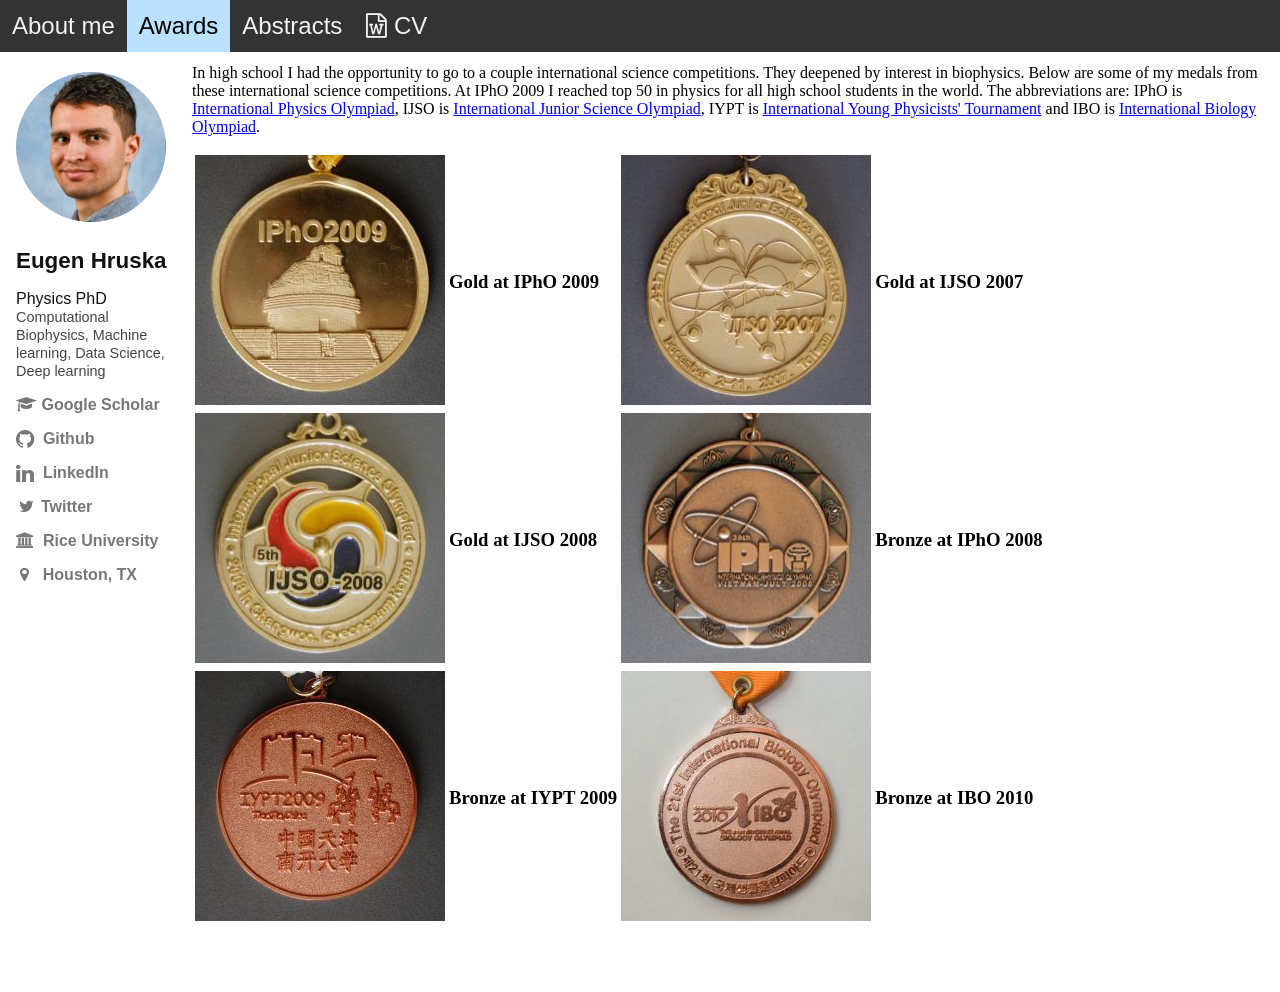
==== awards.html @ 39a17bd8 "Rice" ====
<!DOCTYPE html>
<html>
<head>
    <title>Eugen Hruska</title>
    <meta name="author" content="Eugen Hruska">
    <meta name="description" content="Eugen Hruska Homepage" />
    <meta name="keywords" content="Eugen Hruska, protein, folding, Homepage, Website, MD simulation, resume" />
    <meta http-equiv="content-type" content="text/html; charset=UTF-8" />
    <meta name="verify-v1" content="zoUtUrbHhSc83/jIypZS0+KjoWEnlHcIpTuy4btYb/Q=">
    <link rel="stylesheet" href="https://cdnjs.cloudflare.com/ajax/libs/font-awesome/4.7.0/css/font-awesome.min.css">
    <link rel="stylesheet" type="text/css" href="styles.css">
    <link rel="icon" href="images/favicon.ico" />
    <script type="text/javascript" src="js/modernizr-1.5.min.js"></script>
    <script src="js/jquery.js"></script>
    <script>var clicky_site_ids = clicky_site_ids || []; clicky_site_ids.push(101224058);</script>
<script async src="//static.getclicky.com/js"></script>
<script>
    (function(h,o,t,j,a,r){
        h.hj=h.hj||function(){(h.hj.q=h.hj.q||[]).push(arguments)};
        h._hjSettings={hjid:1594547,hjsv:6};
        a=o.getElementsByTagName('head')[0];
        r=o.createElement('script');r.async=1;
        r.src=t+h._hjSettings.hjid+j+h._hjSettings.hjsv;
        a.appendChild(r);
    })(window,document,'https://static.hotjar.com/c/hotjar-','.js?sv=');
</script>
<script type="text/javascript">
  var _paq = window._paq || [];
  _paq.push(['trackPageView']);
  _paq.push(['enableLinkTracking']);
  (function() {
    var u="https://rice.matomo.cloud/";
    _paq.push(['setTrackerUrl', u+'matomo.php']);
    _paq.push(['setSiteId', '1']);
    var d=document, g=d.createElement('script'), s=d.getElementsByTagName('script')[0];
    g.type='text/javascript'; g.async=true; g.defer=true; g.src='//cdn.matomo.cloud/rice.matomo.cloud/matomo.js'; s.parentNode.insertBefore(g,s);
  })();
</script>
</head>

<body>


    <div class="navbar">
      <a href="index.html">About me</a>
      <a href="awards.html" class="active">Awards</a>
      <a href="abstracts.html">Abstracts</a>
        <a href="https://drive.google.com/file/d/1SAjIJWFeAhascsZTejipWkHBBvd1q7ML/view?usp=sharing"> <i class="fa fa-file-word-o"></i> CV</a>
    </div>


<div class="sidebar">
  <!--<img src="https://plchldr.co/i/150x150" alt="plchldr.co" class="rounded">-->
  <img src="images/profile.jpg" alt="profile" width="150" class="rounded">
  <p class="bold"> <h1>Eugen Hruska</h1></p>
  <p class="small">Physics PhD
        <span>Computational Biophysics, Machine learning, Data Science, Deep learning</span></p>
      <p><a href="https://scholar.google.com/citations?user=Rq6m2UIAAAAJ"> <i class="fa fa-mortar-board"></i>&nbsp;Google Scholar</a></p>
      <p><a href="https://github.com/euhruska"> <i class="fa fa-lg fa-github"></i>  &nbsp;Github</a></p>
      <p><a href="https://www.linkedin.com/in/eugen-hruska/"> <i class="fa fa-lg fa-linkedin"></i> &nbsp;LinkedIn</a></p>
      <p><a href="https://twitter.com/HruskaEugen"> <i class="fa fa-fw fa-twitter"></i>&nbsp;Twitter</a></p>
      <p><a href="https://ctbp.rice.edu/people/graduate-students"> <i class="fa fa-institution"></i> &nbsp;Rice University</a></p>
      <p><a href="https://www.google.com/maps/place/Rice+University/@36.6957916,-105.458713,4.43z/data=!4m5!3m4!1s0x8640c064b7f18e1f:0xe2cd9cf065c43eb5!8m2!3d29.7173941!4d-95.4018312">&nbsp;<i class="fa fa-map-marker"></i> &nbsp;&nbsp;Houston, TX</a></p>
</div>



<div class="main">
<p>

In high school I had the opportunity to go to a couple international science competitions. They deepened by interest in biophysics. Below are some of my medals from these international science competitions. At IPhO 2009 I reached top 50 in physics for all high school students in the world. The abbreviations are: IPhO is  <a href="http://ipho.org/" onclick="location.href='https://en.wikipedia.org/wiki/International_Physics_Olympiad';" target="_blank">International Physics Olympiad</a>, IJSO is <a href="http://www.ijsoweb.org/" onclick="location.href='https://en.wikipedia.org/wiki/International_Junior_Science_Olympiad';" target="_blank">International Junior Science Olympiad</a>, IYPT is <a href="http://iypt.org/" onclick="location.href='https://en.wikipedia.org/wiki/International_Young_Physicists%27_Tournament';" target="_blank">International Young Physicists' Tournament</a> and IBO is <a href="http://www.ibo-info.org/" onclick="location.href='https://en.wikipedia.org/wiki/International_Biology_Olympiad';" target="_blank">International Biology Olympiad</a>.

</p>

<!--<h2 id="mountaineering"> International Competitions</h2> -->

<table>
   <tr>
    <td><img
        alt="IPhO 2009"
        title="IPhO 2009"
        width="250"
        src="images/IPhO2009.JPG" class="resi">
    </td>
    <td><h3>Gold at IPhO 2009</h3>
       </td>
    <td><img
        alt="IJSO 2007"
        title="IJSO 2007"
        width="250"
        src="images/IJSO2007Gold.jpg" class="resi">
    </td>
    <td><h3>Gold at IJSO 2007</h3>
       </td>
    
    </tr>

     <tr>
    <td><img
        alt="IJSO 2008"
        title="IJSO 2008"
        width="250"
        src="images/IJSO2008.jpg" class="resi">
    </td>
    <td><h3>Gold at IJSO 2008</h3>
       </td>
    <td><img
        alt="IPhO 2008"
        title="IPhO 2008"
        width="250"
        src="images/IPhO2008.jpg" class="resi">
    </td>
    <td><h3>Bronze at IPhO 2008</h3>     
       </td>


    </tr>

        <tr>
    <td><img
        alt="IYPT 2009"
        title="IYPT 2009"
        width="250"
        src="images/IYPT2009.JPG" class="resi">
    </td>
    <td><h3>Bronze at IYPT 2009</h3>
       </td>
    <td><img
        alt="IBO 2010"
        title="IBO 2010"
        width="250"
        src="images/IBO2010.JPG" class="resi">
    </td>
    <td><h3>Bronze at IBO 2010</h3>
       </td>
    </tr>

</table>
</div>



</body>
<script>
  (function(i,s,o,g,r,a,m){i['GoogleAnalyticsObject']=r;i[r]=i[r]||function(){
  (i[r].q=i[r].q||[]).push(arguments)},i[r].l=1*new Date();a=s.createElement(o),
  m=s.getElementsByTagName(o)[0];a.async=1;a.src=g;m.parentNode.insertBefore(a,m)
  })(window,document,'script','https://www.google-analytics.com/analytics.js','ga');

  ga('create', 'UA-76710605-1', 'auto');
  ga('send', 'pageview');

</script>
</html>
---- styles.css ----
body {
  margin: 0px;
  padding: 0px;
  margin-left: 0px;
  padding-left: 0px;
  padding-top: 0px;
  left: 0px;
  /*overflow: hidden;*/
}

/* The navigation bar */

.navbar {
  overflow: hidden;
  /*padding: 0px/* 60px;*/
  font-size: 1.5em;
  font-family: Helvetica;
  /*Arial, Helvetica, sans-serif;*/
  background-color: #333;
  position: fixed;
  /* Set the navbar to fixed position */
  top: 0;
  /* Position the navbar at the top of the page */
  width: 100%;
  /* Full width */
  text-align: center;
}

/* Links inside the navbar */

.navbar a {
  float: left;
  color: #f2f2f2;
  text-align: center;
  padding: 0.5em 0.5em;
  text-decoration: none;
}

/* Change background on mouse-over */

.navbar a:hover {
  background: #ddd;
  color: black;
}

h1 {
  font-weight: bold;
  font-size: 1.4em;
  color: #111111;
}

.navbar a.active {
  background: #bae1ff;
  color: black;
}

.sidebar {
  /*height: 100%;*/
  font-family: Helvetica;
  width: 10em;
  position: fixed;
  /*z-index: 1;*/;
  background-color: #ffffff;
  /*overflow-x: hidden;*/
  padding-top: 0.5em;
  padding-left: 1em;
  padding-bottom: 1em;
  background: #fff;
  overflow: hidden;
  padding-right: 1em;
  text-decoration: none;
  font-size: 1em;
  color: #818181;
  float: left;
  /*display: block;*/
}

/* Style links on mouse-over */

.sidebar a:hover {
  color: #444444;
}

.sidebar p.bold {
  font-weight: bold;
  font-size: 1.4em;
  color: #111111;
}

.sidebar p.small {
  /*font-weight: bold;*/
  font-size: 1em;
  color: #111111;
}

.sidebar span {
  /*font-weight: bold;*/
  font-size: 0.9em;
  color: #444444;
}

.sidebar a {
  font-weight: bold;
  /*color: #fb3f00;*/
  color: #777777;
  text-decoration: none;
}

.sidebar p.link {
  color: #fb3f00;
  text-decoration: none;
}

/* Main content */



.rounded {
  border-radius: 50%;
}

.resi {

  height: auto;
  max-width: 100%;
}
.resi2 {
    width:600px;
    height: 600px;

}
.resi3 {
    width:30vw;
    height:30vw;
    margin: 0 0 0 0;
}
.resi4 {
    width:30vw;
    height:30vw;
      margin-left: auto;
  margin-right: auto;
  display: inline-block;
}
.resi5 {
    width:20em;
    height:20em;
      margin-left: auto;
  margin-right: auto;
  display: inline-block;
}
.resi6 {  
  width:250px; height:250px; margin:0 auto;
}

.cent{
  display: block;
  text-align: center;
}
.cent2{
  display: block;
  text-align: center;
  margin: 0 0 0 0;
}


.main {
  /* margin-top: 300px;  Add a top margin to avoid content overlay */
  /* top right bottom left*/
  margin: 4em 1em 4em 12em;
  font-size: 1em;
}
    
.sidebar {
  /*height: 100%;*/
  font-family: Helvetica;
  width: 10em;
  position: fixed;
  /*z-index: 1;*/;
  background-color: #ffffff;
  /*overflow-x: hidden;*/
  padding-top: 0.5em;
  padding-left: 1em;
  padding-bottom: 1em;
  background: #fff;
  overflow: hidden;
  padding-right: 1em;
  text-decoration: none;
  font-size: 1em;
  color: #818181;
  float: left;
  /*display: block;*/
}

@media only screen and (max-width: 750px) {

.resi4 {
    width:40vw;
    height: 40vw;
}
  }
@media only screen and (max-width: 558px) {

  .sidebar {
    padding-top: 2em;
    position: static;
    overflow: visible;
  }
  .main {
    margin: 7em 1em 4em 12em;
  font-size: 1em;
}
  }
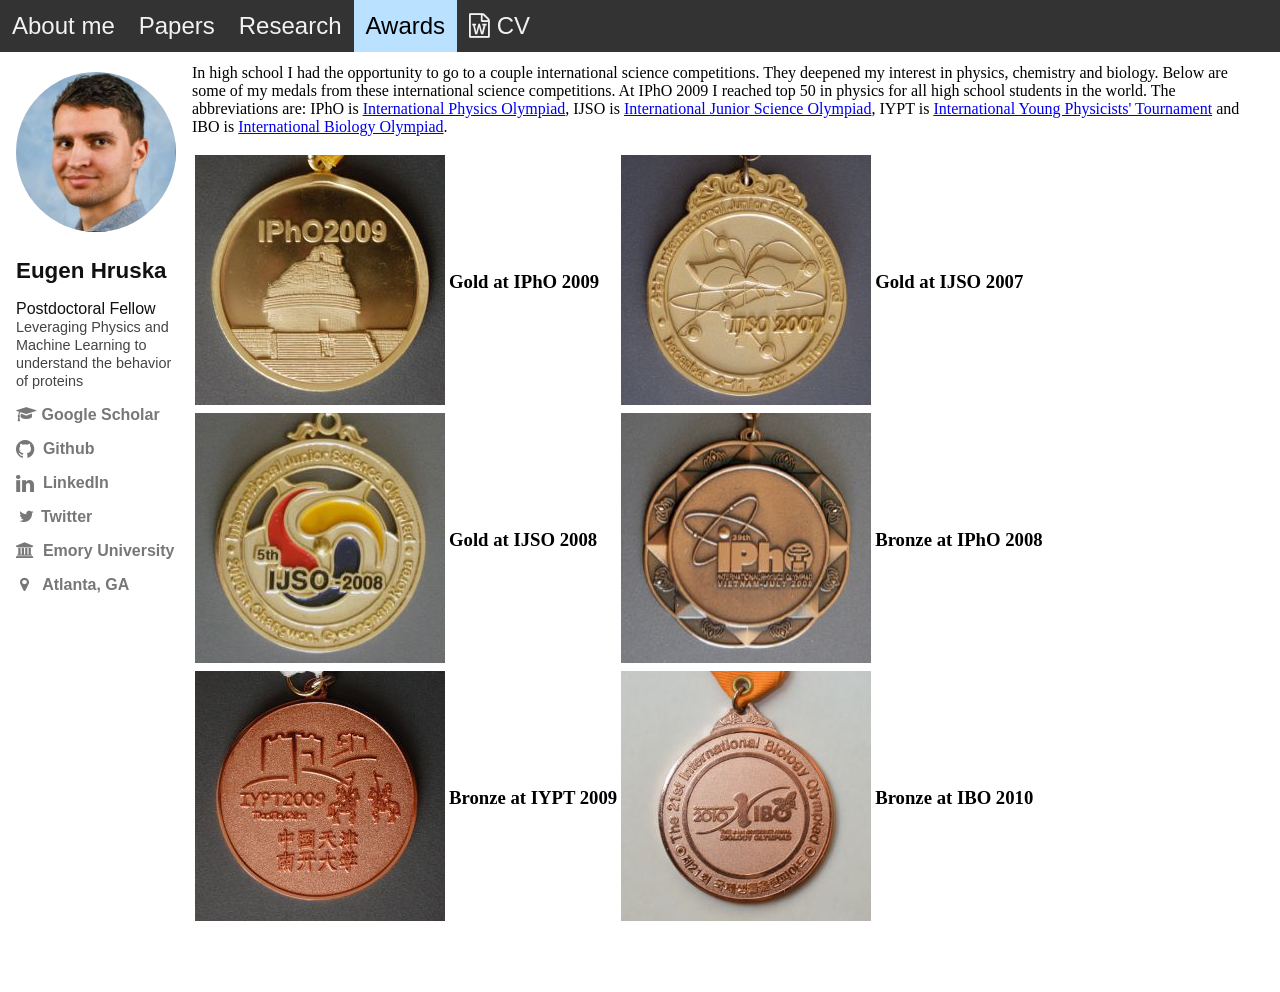
==== commit 1243a3f7: "latex, js, CV" ====
--- a/awards.html
+++ b/awards.html
@@ -1,78 +1,72 @@
 <!DOCTYPE html>
 <html>
-<head>
+
+  <head>
     <title>Eugen Hruska</title>
     <meta name="author" content="Eugen Hruska">
     <meta name="description" content="Eugen Hruska Homepage" />
-    <meta name="keywords" content="Eugen Hruska, protein, folding, Homepage, Website, MD simulation, resume" />
+    <meta name="keywords" content="Eugen Hruska, protein, folding, Homepage, Website, molecular dynamics, machine learning, AI, deep learning, simulation, CV" />
     <meta http-equiv="content-type" content="text/html; charset=UTF-8" />
-    <meta name="verify-v1" content="zoUtUrbHhSc83/jIypZS0+KjoWEnlHcIpTuy4btYb/Q=">
+    <link rel="icon" href="assets/favicon.ico" />
+    <link rel="stylesheet" type="text/css" href="styles.css">
     <link rel="stylesheet" href="https://cdnjs.cloudflare.com/ajax/libs/font-awesome/4.7.0/css/font-awesome.min.css">
-    <link rel="stylesheet" type="text/css" href="styles.css">
-    <link rel="icon" href="images/favicon.ico" />
-    <script type="text/javascript" src="js/modernizr-1.5.min.js"></script>
-    <script src="js/jquery.js"></script>
-    <script>var clicky_site_ids = clicky_site_ids || []; clicky_site_ids.push(101224058);</script>
-<script async src="//static.getclicky.com/js"></script>
-<script>
-    (function(h,o,t,j,a,r){
-        h.hj=h.hj||function(){(h.hj.q=h.hj.q||[]).push(arguments)};
-        h._hjSettings={hjid:1594547,hjsv:6};
-        a=o.getElementsByTagName('head')[0];
-        r=o.createElement('script');r.async=1;
-        r.src=t+h._hjSettings.hjid+j+h._hjSettings.hjsv;
-        a.appendChild(r);
-    })(window,document,'https://static.hotjar.com/c/hotjar-','.js?sv=');
-</script>
-<script type="text/javascript">
-  var _paq = window._paq || [];
-  _paq.push(['trackPageView']);
-  _paq.push(['enableLinkTracking']);
-  (function() {
-    var u="https://rice.matomo.cloud/";
-    _paq.push(['setTrackerUrl', u+'matomo.php']);
-    _paq.push(['setSiteId', '1']);
-    var d=document, g=d.createElement('script'), s=d.getElementsByTagName('script')[0];
-    g.type='text/javascript'; g.async=true; g.defer=true; g.src='//cdn.matomo.cloud/rice.matomo.cloud/matomo.js'; s.parentNode.insertBefore(g,s);
-  })();
-</script>
-</head>
+    <script>
+        (function(h,o,t,j,a,r){
+            h.hj=h.hj||function(){(h.hj.q=h.hj.q||[]).push(arguments)};
+            h._hjSettings={hjid:2025862,hjsv:6};
+            a=o.getElementsByTagName('head')[0];
+            r=o.createElement('script');r.async=1;
+            r.src=t+h._hjSettings.hjid+j+h._hjSettings.hjsv;
+            a.appendChild(r);
+        })(window,document,'https://static.hotjar.com/c/hotjar-','.js?sv=');
+    </script>
+    <script>var clicky_site_ids = clicky_site_ids || []; clicky_site_ids.push(101280971);</script>
+    <script async src="//static.getclicky.com/js"></script>
+    <script type="text/javascript">
+      var _paq = window._paq = window._paq || [];
+      /* tracker methods like "setCustomDimension" should be called before "trackPageView" */
+      _paq.push(['trackPageView']);
+      _paq.push(['enableLinkTracking']);
+      (function() {
+        var u="https://euhruska.matomo.cloud/";
+        _paq.push(['setTrackerUrl', u+'matomo.php']);
+        _paq.push(['setSiteId', '1']);
+        var d=document, g=d.createElement('script'), s=d.getElementsByTagName('script')[0];
+        g.type='text/javascript'; g.async=true; g.src='//cdn.matomo.cloud/euhruska.matomo.cloud/matomo.js'; s.parentNode.insertBefore(g,s);
+      })();
+    </script>
+  </head>
 
 <body>
 
-
     <div class="navbar">
       <a href="index.html">About me</a>
+      <a href="papers.html">Papers</a>
+      <a href="research.html">Research</a>
       <a href="awards.html" class="active">Awards</a>
-      <a href="abstracts.html">Abstracts</a>
-        <a href="https://drive.google.com/file/d/1SAjIJWFeAhascsZTejipWkHBBvd1q7ML/view?usp=sharing"> <i class="fa fa-file-word-o"></i> CV</a>
+      <a href="cv.html"> <i class="fa fa-file-word-o"></i> CV</a>
     </div>
 
-
-<div class="sidebar">
-  <!--<img src="https://plchldr.co/i/150x150" alt="plchldr.co" class="rounded">-->
-  <img src="images/profile.jpg" alt="profile" width="150" class="rounded">
-  <p class="bold"> <h1>Eugen Hruska</h1></p>
-  <p class="small">Physics PhD
-        <span>Computational Biophysics, Machine learning, Data Science, Deep learning</span></p>
+    <div class="sidebar" id="rm">
+      <!--<img src="https://plchldr.co/i/150x150" alt="plchldr.co" class="rounded">-->
+      <img id="portrait" src="assets/profile.jpg"  alt="profile" width="150" class="rounded">
+      <p class="bold"> <h1>Eugen Hruska</h1></p>
+      <p class="small">Postdoctoral Fellow
+        <span>Leveraging Physics and Machine Learning to understand the behavior of proteins</span></p>
       <p><a href="https://scholar.google.com/citations?user=Rq6m2UIAAAAJ"> <i class="fa fa-mortar-board"></i>&nbsp;Google Scholar</a></p>
       <p><a href="https://github.com/euhruska"> <i class="fa fa-lg fa-github"></i>  &nbsp;Github</a></p>
       <p><a href="https://www.linkedin.com/in/eugen-hruska/"> <i class="fa fa-lg fa-linkedin"></i> &nbsp;LinkedIn</a></p>
       <p><a href="https://twitter.com/HruskaEugen"> <i class="fa fa-fw fa-twitter"></i>&nbsp;Twitter</a></p>
-      <p><a href="https://ctbp.rice.edu/people/graduate-students"> <i class="fa fa-institution"></i> &nbsp;Rice University</a></p>
-      <p><a href="https://www.google.com/maps/place/Rice+University/@36.6957916,-105.458713,4.43z/data=!4m5!3m4!1s0x8640c064b7f18e1f:0xe2cd9cf065c43eb5!8m2!3d29.7173941!4d-95.4018312">&nbsp;<i class="fa fa-map-marker"></i> &nbsp;&nbsp;Houston, TX</a></p>
-</div>
+      <p><a href="https://flgroup.emorychem.science/people/"> <i class="fa fa-institution"></i> &nbsp;Emory University</a></p>
+      <p><a href="https://www.google.com/maps/place/Emory+University/@33.7971412,-84.324434,17z/data=!3m1!4b1!4m5!3m4!1s0x88f506f7808a4f1d:0x58d57a6237dd9c55!8m2!3d33.7971368!4d-84.32224">&nbsp;<i class="fa fa-map-marker"></i> &nbsp;&nbsp;Atlanta, GA</a></p>
+    </div>
 
-
-
-<div class="main">
+    <div class="main" id="rmmain">
 <p>
 
-In high school I had the opportunity to go to a couple international science competitions. They deepened by interest in biophysics. Below are some of my medals from these international science competitions. At IPhO 2009 I reached top 50 in physics for all high school students in the world. The abbreviations are: IPhO is  <a href="http://ipho.org/" onclick="location.href='https://en.wikipedia.org/wiki/International_Physics_Olympiad';" target="_blank">International Physics Olympiad</a>, IJSO is <a href="http://www.ijsoweb.org/" onclick="location.href='https://en.wikipedia.org/wiki/International_Junior_Science_Olympiad';" target="_blank">International Junior Science Olympiad</a>, IYPT is <a href="http://iypt.org/" onclick="location.href='https://en.wikipedia.org/wiki/International_Young_Physicists%27_Tournament';" target="_blank">International Young Physicists' Tournament</a> and IBO is <a href="http://www.ibo-info.org/" onclick="location.href='https://en.wikipedia.org/wiki/International_Biology_Olympiad';" target="_blank">International Biology Olympiad</a>.
+In high school I had the opportunity to go to a couple international science competitions. They deepened my interest in physics, chemistry and biology. Below are some of my medals from these international science competitions. At IPhO 2009 I reached top 50 in physics for all high school students in the world. The abbreviations are: IPhO is  <a href="http://ipho.org/" onclick="location.href='https://en.wikipedia.org/wiki/International_Physics_Olympiad';" target="_blank">International Physics Olympiad</a>, IJSO is <a href="http://www.ijsoweb.org/" onclick="location.href='https://en.wikipedia.org/wiki/International_Junior_Science_Olympiad';" target="_blank">International Junior Science Olympiad</a>, IYPT is <a href="http://iypt.org/" onclick="location.href='https://en.wikipedia.org/wiki/International_Young_Physicists%27_Tournament';" target="_blank">International Young Physicists' Tournament</a> and IBO is <a href="http://www.ibo-info.org/" onclick="location.href='https://en.wikipedia.org/wiki/International_Biology_Olympiad';" target="_blank">International Biology Olympiad</a>.
 
 </p>
-
-<!--<h2 id="mountaineering"> International Competitions</h2> -->
 
 <table>
    <tr>
@@ -80,7 +74,7 @@
         alt="IPhO 2009"
         title="IPhO 2009"
         width="250"
-        src="images/IPhO2009.JPG" class="resi">
+        src="assets/IPhO2009.JPG" class="resi">
     </td>
     <td><h3>Gold at IPhO 2009</h3>
        </td>
@@ -88,7 +82,7 @@
         alt="IJSO 2007"
         title="IJSO 2007"
         width="250"
-        src="images/IJSO2007Gold.jpg" class="resi">
+        src="assets/IJSO2007Gold.jpg" class="resi">
     </td>
     <td><h3>Gold at IJSO 2007</h3>
        </td>
@@ -100,7 +94,7 @@
         alt="IJSO 2008"
         title="IJSO 2008"
         width="250"
-        src="images/IJSO2008.jpg" class="resi">
+        src="assets/IJSO2008.jpg" class="resi">
     </td>
     <td><h3>Gold at IJSO 2008</h3>
        </td>
@@ -108,7 +102,7 @@
         alt="IPhO 2008"
         title="IPhO 2008"
         width="250"
-        src="images/IPhO2008.jpg" class="resi">
+        src="assets/IPhO2008.jpg" class="resi">
     </td>
     <td><h3>Bronze at IPhO 2008</h3>     
        </td>
@@ -121,7 +115,7 @@
         alt="IYPT 2009"
         title="IYPT 2009"
         width="250"
-        src="images/IYPT2009.JPG" class="resi">
+        src="assets/IYPT2009.JPG" class="resi">
     </td>
     <td><h3>Bronze at IYPT 2009</h3>
        </td>
@@ -129,26 +123,21 @@
         alt="IBO 2010"
         title="IBO 2010"
         width="250"
-        src="images/IBO2010.JPG" class="resi">
+        src="assets/IBO2010.JPG" class="resi">
     </td>
     <td><h3>Bronze at IBO 2010</h3>
        </td>
     </tr>
 
 </table>
-</div>
+</div>    
+ 
+
+ 
 
 
+      
+  </body>
 
-</body>
-<script>
-  (function(i,s,o,g,r,a,m){i['GoogleAnalyticsObject']=r;i[r]=i[r]||function(){
-  (i[r].q=i[r].q||[]).push(arguments)},i[r].l=1*new Date();a=s.createElement(o),
-  m=s.getElementsByTagName(o)[0];a.async=1;a.src=g;m.parentNode.insertBefore(a,m)
-  })(window,document,'script','https://www.google-analytics.com/analytics.js','ga');
 
-  ga('create', 'UA-76710605-1', 'auto');
-  ga('send', 'pageview');
-
-</script>
 </html>
--- a/styles.css
+++ b/styles.css
@@ -1,11 +1,11 @@
 body {
-  margin: 0px;
+  margin: auto;
   padding: 0px;
-  margin-left: 0px;
+  /*margin-left: 0px;*/
   padding-left: 0px;
   padding-top: 0px;
-  left: 0px;
-  /*overflow: hidden;*/
+  /*left: 0px;*/
+    /*overflow: hidden;*/
 }
 
 /* The navigation bar */
@@ -41,6 +41,7 @@
 .navbar a:hover {
   background: #ddd;
   color: black;
+
 }
 
 h1 {
@@ -54,31 +55,12 @@
   color: black;
 }
 
-.sidebar {
-  /*height: 100%;*/
-  font-family: Helvetica;
-  width: 10em;
-  position: fixed;
-  /*z-index: 1;*/;
-  background-color: #ffffff;
-  /*overflow-x: hidden;*/
-  padding-top: 0.5em;
-  padding-left: 1em;
-  padding-bottom: 1em;
-  background: #fff;
-  overflow: hidden;
-  padding-right: 1em;
-  text-decoration: none;
-  font-size: 1em;
-  color: #818181;
-  float: left;
-  /*display: block;*/
-}
 
 /* Style links on mouse-over */
 
 .sidebar a:hover {
   color: #444444;
+  font-size: 1em
 }
 
 .sidebar p.bold {
@@ -110,15 +92,24 @@
   color: #fb3f00;
   text-decoration: none;
 }
-
+#lin a.link {
+  color: #fb3f00;
+  text-decoration: none;
+}
 /* Main content */
 
 
+.top-buffer { margin-top: 40px; }
+.year { margin-top: 30px; margin-bottom: 10px; }
+.bottom-buffer { margin-bottom: 40px; }
+
+#pubs lili { margin: 15px 0px; }
 
 .rounded {
   border-radius: 50%;
 }
 
+#ref{}
 .resi {
 
   height: auto;
@@ -166,19 +157,16 @@
 .main {
   /* margin-top: 300px;  Add a top margin to avoid content overlay */
   /* top right bottom left*/
-  margin: 4em 1em 4em 12em;
+  
   font-size: 1em;
 }
     
 .sidebar {
   /*height: 100%;*/
   font-family: Helvetica;
-  width: 10em;
-  position: fixed;
   /*z-index: 1;*/;
   background-color: #ffffff;
   /*overflow-x: hidden;*/
-  padding-top: 0.5em;
   padding-left: 1em;
   padding-bottom: 1em;
   background: #fff;
@@ -187,9 +175,11 @@
   text-decoration: none;
   font-size: 1em;
   color: #818181;
-  float: left;
+  /*line-height: 1.2em;*/
+  
   /*display: block;*/
 }
+
 
 @media only screen and (max-width: 750px) {
 
@@ -198,18 +188,122 @@
     height: 40vw;
 }
   }
-@media only screen and (max-width: 558px) {
+@media (min-width: 559px) and (max-width: 750px) {
 
   .sidebar {
-    padding-top: 2em;
-    position: static;
+    padding-top: 4em;
+    /*max-width: 12em;*/
+    width:50%;
+    padding-left: 25%;
     overflow: visible;
-  }
-  .main {
-    margin: 7em 1em 4em 12em;
-  font-size: 1em;
-}
-  }
-
-
-
+    text-align: center;
+    margin: auto;
+    display: inline-block;
+    justify-content: center;
+  }
+   .main{
+    margin: 1em 1em 4em 1em;
+   }
+#portrait {
+          width: 12em;
+        }
+        #rm {
+  display: none;
+}
+#rmmain {
+  padding-top: 2em;
+}
+  }
+
+@media (max-width: 559px){
+
+  .sidebar {
+    padding-top: 8em;
+    
+    overflow: visible;
+    text-align: center;
+    margin: auto;
+    display: inline-block;
+  }
+   .main{
+    margin: 4em 1em 4em 1em;
+   }
+#portrait {
+          width: 12em;
+        }
+        #rm {
+  display: none;
+}
+#rmmain {
+  padding-top: 3em;
+}
+  }
+
+
+
+@media (min-width: 750px) {
+
+  .sidebar {
+    padding-top: 0.5em;
+    overflow: visible;
+    position: fixed;
+    width: 10em;
+  }
+  .main{
+    margin: 4em 1em 4em 12em;
+  }
+
+#portrait {
+          width: 100%;
+        }
+  }
+
+
+
+.row {
+    display: grid;
+    grid-template-columns: repeat(12, 1fr);
+}
+.timespan {
+    grid-column: span 1;
+    font-size: 1em;
+    width: 110px;
+    text-align: right;
+    padding-right: 5px;
+    color: #bbb;
+}
+.ico {
+    grid-column: span 1;
+    vertical-align: top;
+    border-left: 2px solid #cfcfcf;
+    position: relative;
+    z-index: -1;
+
+}
+.ico img {
+    border-radius: 5px;
+    /*width: 100%;*/
+    max-width: 100px;
+    margin-left: 10px;
+    margin-right: 10px;
+}
+.desc {
+    grid-column: span 10;
+    vertical-align: top;
+    font-size: 17px;
+    padding-left: 2px;
+    padding-bottom: 20px;
+}
+.entry {
+}
+.entry-dot {
+    position: absolute;
+    z-index: -1;
+    top: 0px;
+    left: -8px;
+    width: 10px;
+    height: 10px;
+    border-radius: 7px;
+    background-color: #cfcfcf;
+    border: 2px solid white;
+}
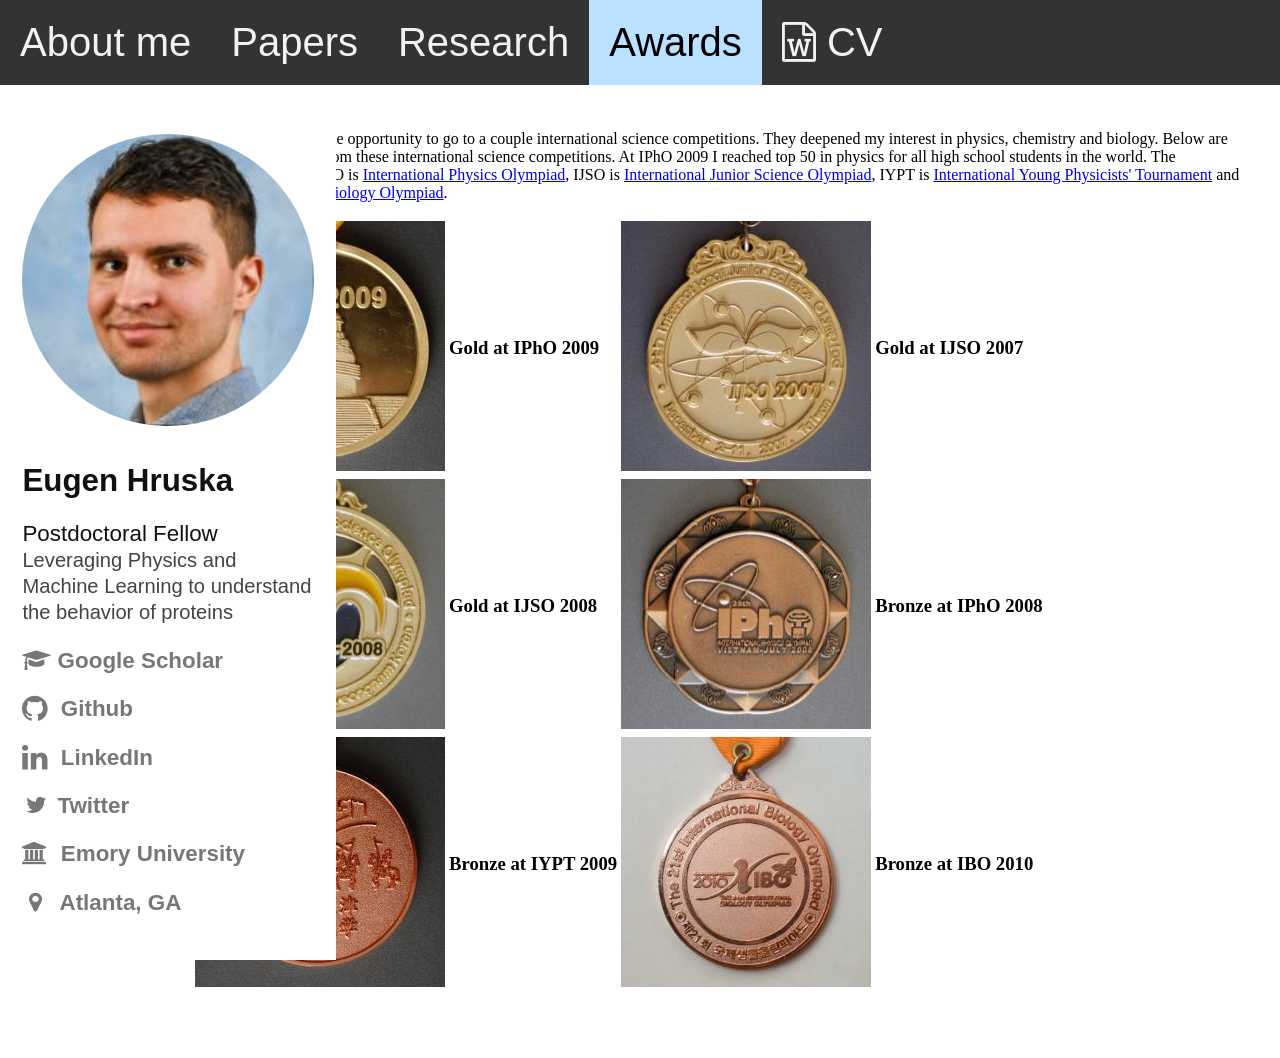
==== commit 54f9ad03: "format" ====
--- a/awards.html
+++ b/awards.html
@@ -63,7 +63,7 @@
 
     <div class="main" id="rmmain">
 <p>
-
+<br>
 In high school I had the opportunity to go to a couple international science competitions. They deepened my interest in physics, chemistry and biology. Below are some of my medals from these international science competitions. At IPhO 2009 I reached top 50 in physics for all high school students in the world. The abbreviations are: IPhO is  <a href="http://ipho.org/" onclick="location.href='https://en.wikipedia.org/wiki/International_Physics_Olympiad';" target="_blank">International Physics Olympiad</a>, IJSO is <a href="http://www.ijsoweb.org/" onclick="location.href='https://en.wikipedia.org/wiki/International_Junior_Science_Olympiad';" target="_blank">International Junior Science Olympiad</a>, IYPT is <a href="http://iypt.org/" onclick="location.href='https://en.wikipedia.org/wiki/International_Young_Physicists%27_Tournament';" target="_blank">International Young Physicists' Tournament</a> and IBO is <a href="http://www.ibo-info.org/" onclick="location.href='https://en.wikipedia.org/wiki/International_Biology_Olympiad';" target="_blank">International Biology Olympiad</a>.
 
 </p>
--- a/styles.css
+++ b/styles.css
@@ -13,7 +13,7 @@
 .navbar {
   overflow: hidden;
   /*padding: 0px/* 60px;*/
-  font-size: 1.5em;
+  font-size: 2.5em;
   font-family: Helvetica;
   /*Arial, Helvetica, sans-serif;*/
   background-color: #333;
@@ -60,7 +60,7 @@
 
 .sidebar a:hover {
   color: #444444;
-  font-size: 1em
+  font-size: 1.4em
 }
 
 .sidebar p.bold {
@@ -109,7 +109,6 @@
   border-radius: 50%;
 }
 
-#ref{}
 .resi {
 
   height: auto;
@@ -126,8 +125,6 @@
     margin: 0 0 0 0;
 }
 .resi4 {
-    width:30vw;
-    height:30vw;
       margin-left: auto;
   margin-right: auto;
   display: inline-block;
@@ -173,7 +170,7 @@
   overflow: hidden;
   padding-right: 1em;
   text-decoration: none;
-  font-size: 1em;
+  font-size: 1.4em;
   color: #818181;
   /*line-height: 1.2em;*/
   
@@ -181,14 +178,8 @@
 }
 
 
-@media only screen and (max-width: 750px) {
-
-.resi4 {
-    width:40vw;
-    height: 40vw;
-}
-  }
-@media (min-width: 559px) and (max-width: 750px) {
+
+@media (min-width: 34em) and (max-width: 70em) {
 
   .sidebar {
     padding-top: 4em;
@@ -200,6 +191,36 @@
     margin: auto;
     display: inline-block;
     justify-content: center;
+    margin-top: 4em;
+  }
+   .main{
+    margin: 1em 1em 1em 1em;
+   }
+#portrait {
+          width: 12em;
+        }
+        #rm {
+  display: none;
+}
+#rmmain {
+  padding-top: 4em;
+}
+.resi4 {
+    width:50em;
+    height: 50em;
+}
+  }
+
+@media (max-width: 34em){
+
+  .sidebar {
+    padding-top: 1em;
+    
+    overflow: visible;
+    text-align: center;
+    margin: auto;
+    display: inline-block;
+    margin-top: 8em;
   }
    .main{
     margin: 1em 1em 4em 1em;
@@ -211,51 +232,36 @@
   display: none;
 }
 #rmmain {
-  padding-top: 2em;
-}
-  }
-
-@media (max-width: 559px){
+  padding-top: 3em;
+}
+.resi4 {
+    width:30em;
+    height: 30em;
+}
+
+  }
+
+
+
+@media (min-width: 70em) {
 
   .sidebar {
-    padding-top: 8em;
-    
-    overflow: visible;
-    text-align: center;
-    margin: auto;
-    display: inline-block;
-  }
-   .main{
-    margin: 4em 1em 4em 1em;
-   }
-#portrait {
-          width: 12em;
-        }
-        #rm {
-  display: none;
-}
-#rmmain {
-  padding-top: 3em;
-}
-  }
-
-
-
-@media (min-width: 750px) {
-
-  .sidebar {
-    padding-top: 0.5em;
+    padding-top: 1em;
     overflow: visible;
     position: fixed;
-    width: 10em;
+    width: 13em;
   }
   .main{
-    margin: 4em 1em 4em 12em;
+    margin: 7em 1em 4em 12em;
   }
 
 #portrait {
           width: 100%;
         }
+.resi4 {
+    width:40em;
+    height: 40em;
+}
   }
 
 
@@ -290,11 +296,12 @@
 .desc {
     grid-column: span 10;
     vertical-align: top;
-    font-size: 17px;
+    font-size: 1em;
     padding-left: 2px;
     padding-bottom: 20px;
 }
-.entry {
+.entry { 
+  font-size: 1.5em;
 }
 .entry-dot {
     position: absolute;
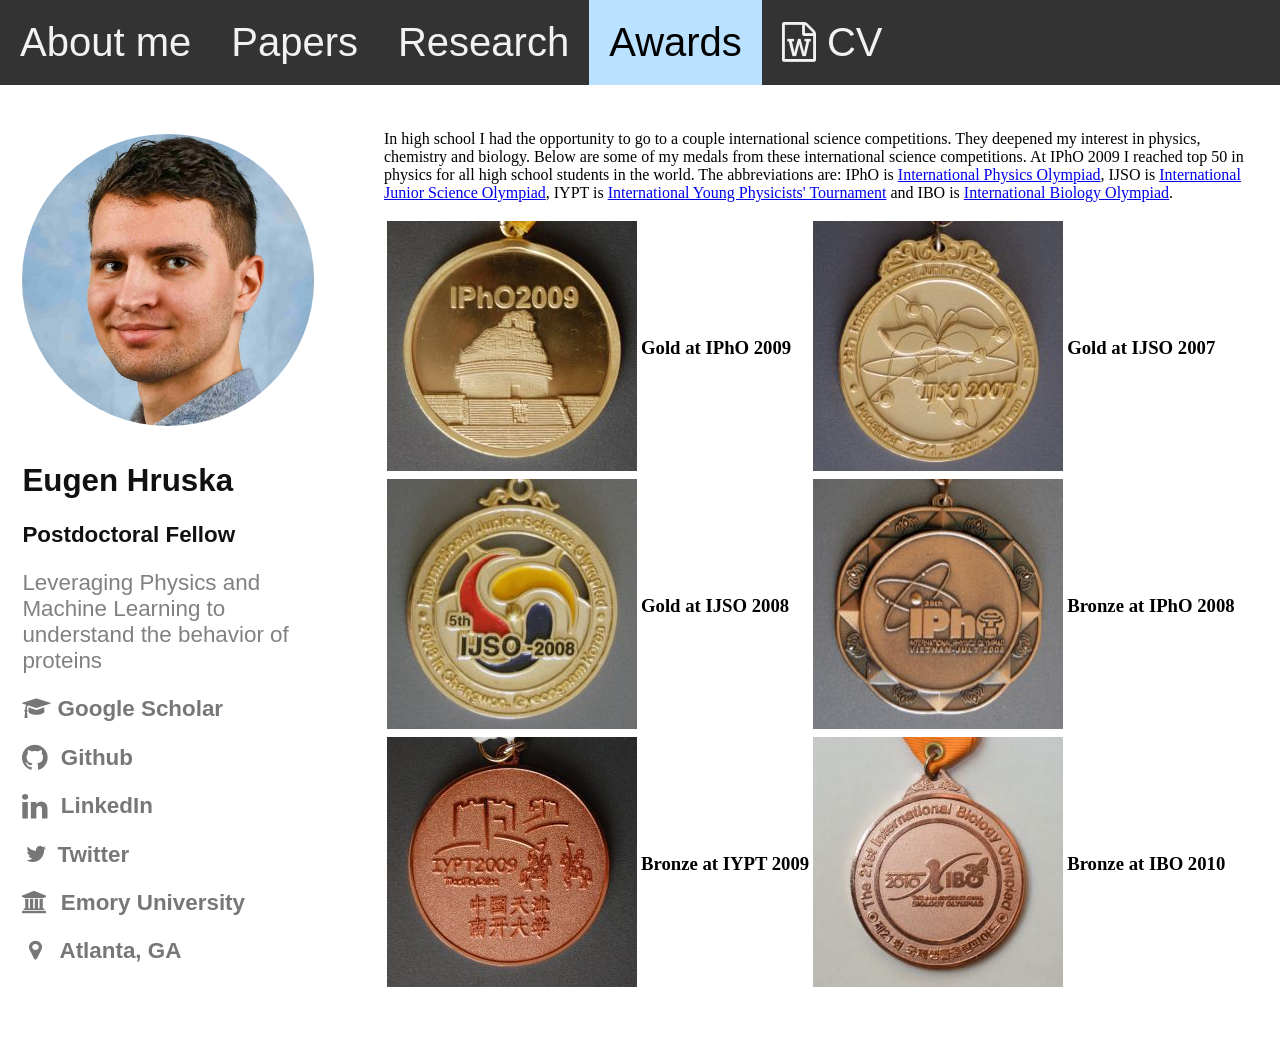
==== commit 5759756a: "new paper" ====
--- a/awards.html
+++ b/awards.html
@@ -51,8 +51,8 @@
       <!--<img src="https://plchldr.co/i/150x150" alt="plchldr.co" class="rounded">-->
       <img id="portrait" src="assets/profile.jpg"  alt="profile" width="150" class="rounded">
       <p class="bold"> <h1>Eugen Hruska</h1></p>
-      <p class="small">Postdoctoral Fellow
-        <span>Leveraging Physics and Machine Learning to understand the behavior of proteins</span></p>
+      <p class="small"><b>Postdoctoral Fellow</b></p>
+        <p>Leveraging Physics and Machine Learning to understand the behavior of proteins</p>
       <p><a href="https://scholar.google.com/citations?user=Rq6m2UIAAAAJ"> <i class="fa fa-mortar-board"></i>&nbsp;Google Scholar</a></p>
       <p><a href="https://github.com/euhruska"> <i class="fa fa-lg fa-github"></i>  &nbsp;Github</a></p>
       <p><a href="https://www.linkedin.com/in/eugen-hruska/"> <i class="fa fa-lg fa-linkedin"></i> &nbsp;LinkedIn</a></p>
--- a/styles.css
+++ b/styles.css
@@ -206,8 +206,8 @@
   padding-top: 4em;
 }
 .resi4 {
-    width:50em;
-    height: 50em;
+    width:50vw;
+    height: 50vw;
 }
   }
 
@@ -235,8 +235,8 @@
   padding-top: 3em;
 }
 .resi4 {
-    width:30em;
-    height: 30em;
+    width: 50vw;
+    height: 50vw;
 }
 
   }
@@ -252,15 +252,15 @@
     width: 13em;
   }
   .main{
-    margin: 7em 1em 4em 12em;
+    margin: 7em 1em 4em 24em;
   }
 
 #portrait {
           width: 100%;
         }
 .resi4 {
-    width:40em;
-    height: 40em;
+    width:50vw;
+    height: 50vw;
 }
   }
 
@@ -301,7 +301,7 @@
     padding-bottom: 20px;
 }
 .entry { 
-  font-size: 1.5em;
+  font-size: 1.2em;
 }
 .entry-dot {
     position: absolute;
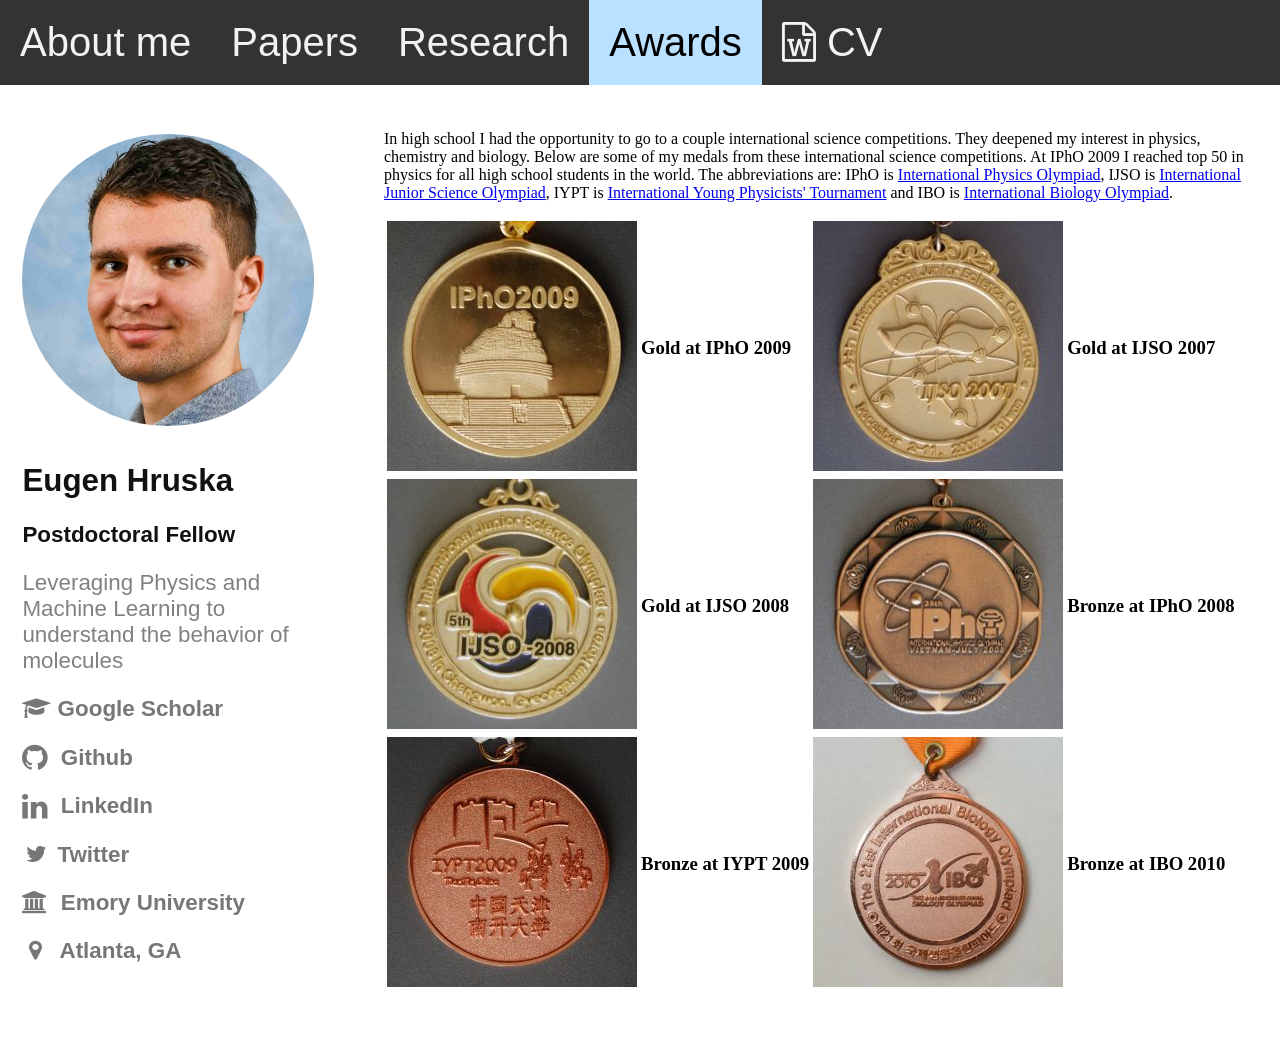
==== commit 4fa78260: "order figures" ====
--- a/awards.html
+++ b/awards.html
@@ -52,7 +52,7 @@
       <img id="portrait" src="assets/profile.jpg"  alt="profile" width="150" class="rounded">
       <p class="bold"> <h1>Eugen Hruska</h1></p>
       <p class="small"><b>Postdoctoral Fellow</b></p>
-        <p>Leveraging Physics and Machine Learning to understand the behavior of proteins</p>
+        <p>Leveraging Physics and Machine Learning to understand the behavior of molecules</p>
       <p><a href="https://scholar.google.com/citations?user=Rq6m2UIAAAAJ"> <i class="fa fa-mortar-board"></i>&nbsp;Google Scholar</a></p>
       <p><a href="https://github.com/euhruska"> <i class="fa fa-lg fa-github"></i>  &nbsp;Github</a></p>
       <p><a href="https://www.linkedin.com/in/eugen-hruska/"> <i class="fa fa-lg fa-linkedin"></i> &nbsp;LinkedIn</a></p>
